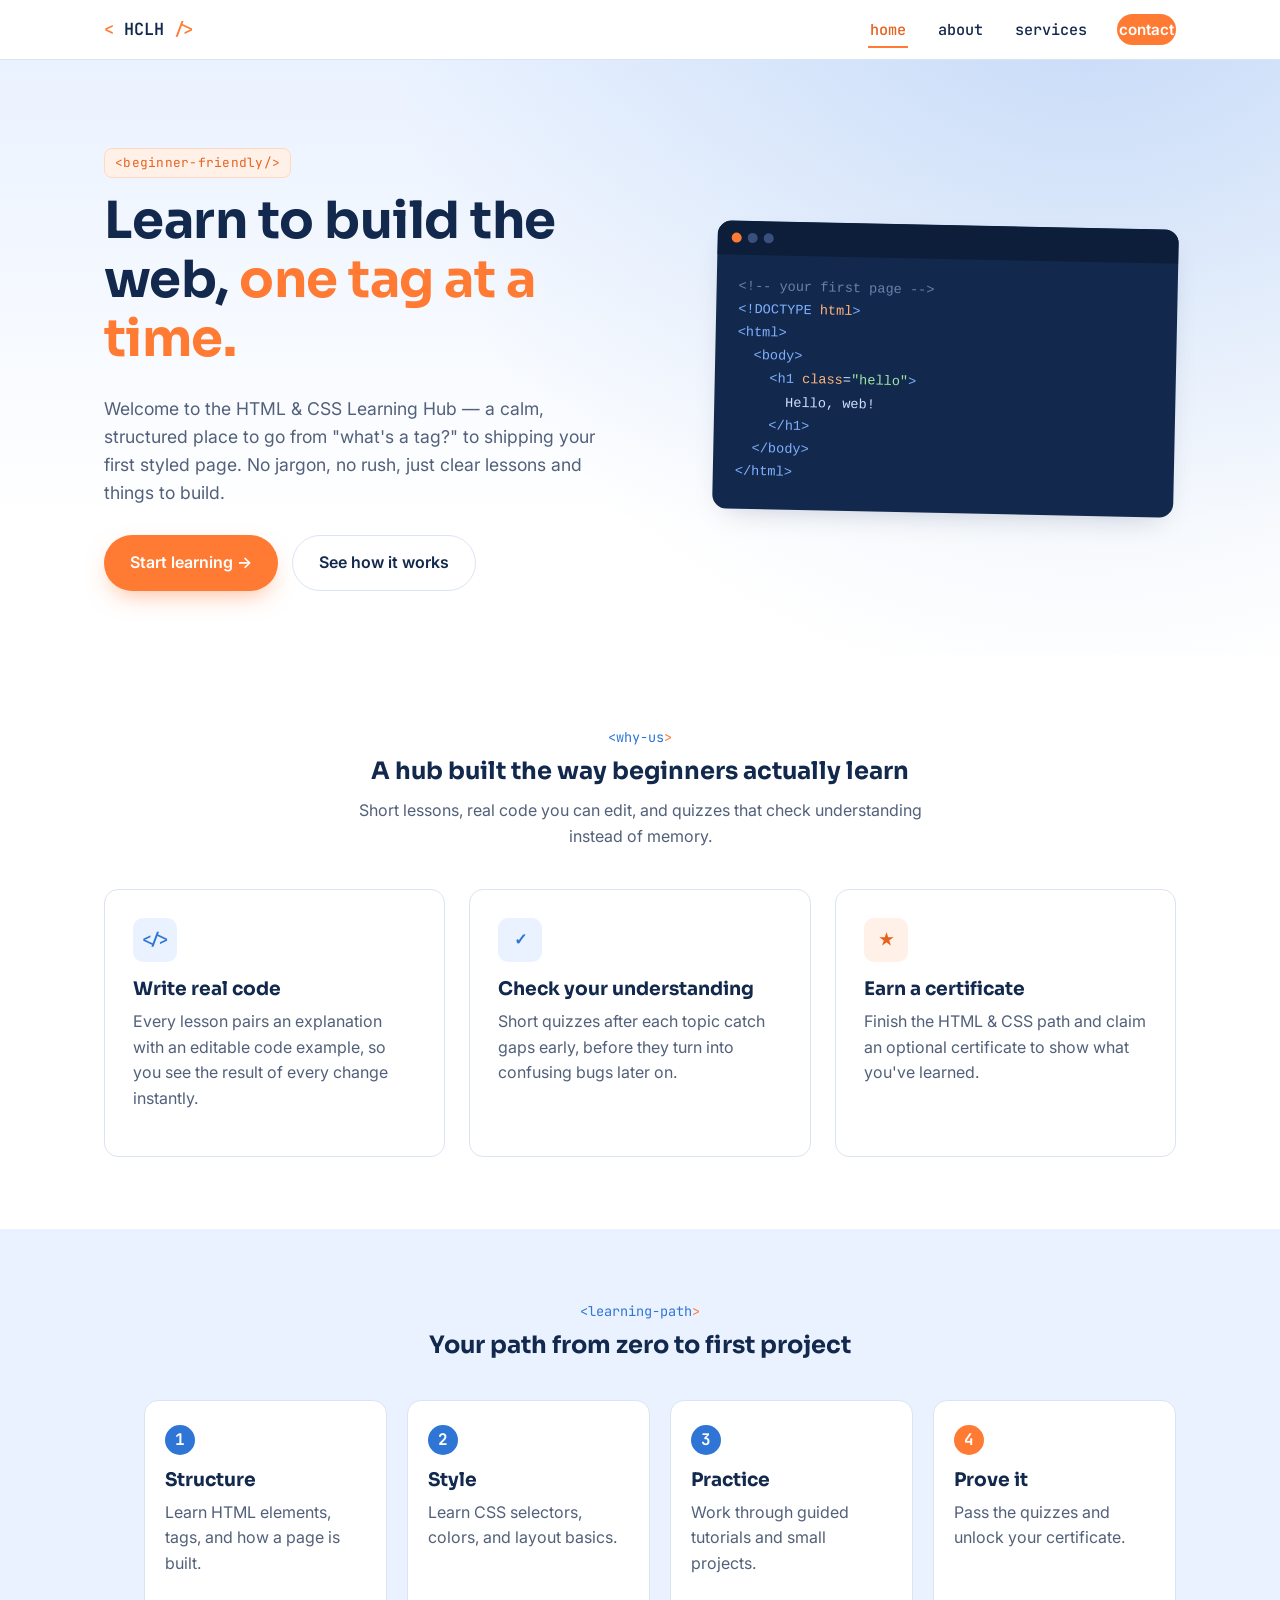
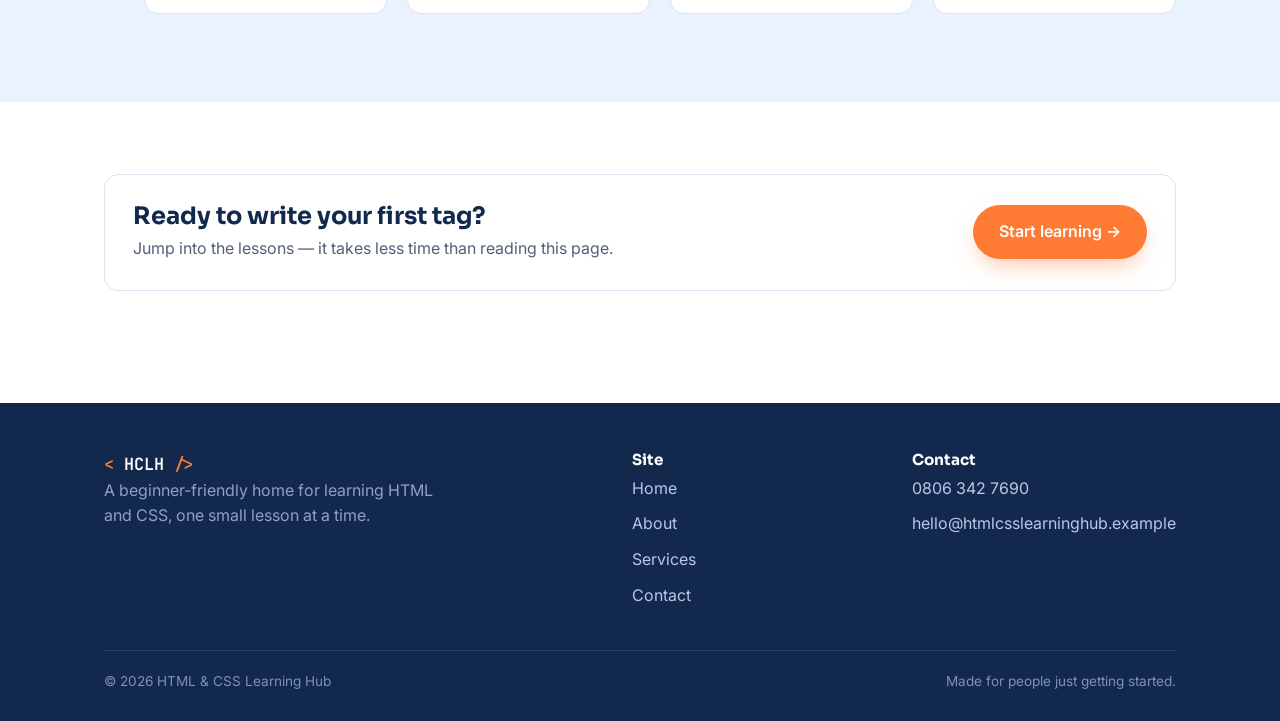
==== index.html @ b3390e3b "Add files via upload" ====
<!DOCTYPE html>
<html lang="en">
<head>
<meta charset="UTF-8" />
<meta name="viewport" content="width=device-width, initial-scale=1.0" />
<title>HTML &amp; CSS Learning Hub — Learn to Build the Web</title>
<meta name="description" content="A friendly, beginner-first hub for learning HTML and CSS through lessons, tutorials, and quizzes." />
<link rel="preconnect" href="https://fonts.googleapis.com">
<link href="https://fonts.googleapis.com/css2?family=Sora:wght@600;700;800&family=Inter:wght@400;500;600&family=JetBrains+Mono:wght@400;500;700&display=swap" rel="stylesheet">
<link rel="stylesheet" href="style.css" />
</head>
<body>
<a class="skip-link" href="#main">Skip to content</a>

<header class="site-header">
  <nav class="nav">
    <a href="index.html" class="brand"><span class="bracket">&lt;</span>HCLH<span class="bracket">/&gt;</span></a>
    <button class="nav-toggle" aria-label="Toggle menu" aria-expanded="false">
      <span></span>
    </button>
    <ul class="nav-links">
      <li><a href="index.html" aria-current="page">home</a></li>
      <li><a href="about.html">about</a></li>
      <li><a href="services.html">services</a></li>
      <li><a href="contact.html" class="nav-cta">contact</a></li>
    </ul>
  </nav>
</header>

<main id="main">

  <section class="hero">
    <div class="container hero-grid">
      <div>
        <span class="eyebrow-tag">&lt;beginner-friendly/&gt;</span>
        <h1>Learn to build the web, <span class="accent">one tag at a time.</span></h1>
        <p class="lede">Welcome to the HTML &amp; CSS Learning Hub — a calm, structured place to go from "what's a tag?" to shipping your first styled page. No jargon, no rush, just clear lessons and things to build.</p>
        <div class="hero-actions">
          <a href="services.html#lessons" class="btn btn-primary">Start learning →</a>
          <a href="about.html" class="btn btn-ghost">See how it works</a>
        </div>
      </div>
      <div class="code-window" aria-hidden="true">
        <div class="bar"><span></span><span></span><span></span></div>
        <pre><span class="cmt">&lt;!-- your first page --&gt;</span>
<span class="tag">&lt;!DOCTYPE</span> <span class="attr">html</span><span class="tag">&gt;</span>
<span class="tag">&lt;html&gt;</span>
  <span class="tag">&lt;body&gt;</span>
    <span class="tag">&lt;h1</span> <span class="attr">class</span>=<span class="str">"hello"</span><span class="tag">&gt;</span>
      Hello, web!
    <span class="tag">&lt;/h1&gt;</span>
  <span class="tag">&lt;/body&gt;</span>
<span class="tag">&lt;/html&gt;</span></pre>
      </div>
    </div>
  </section>

  <section>
    <div class="container">
      <div class="section-head center">
        <span class="tag-label">&lt;why-us<span class="close">&gt;</span></span>
        <h2>A hub built the way beginners actually learn</h2>
        <p>Short lessons, real code you can edit, and quizzes that check understanding instead of memory.</p>
      </div>
      <div class="grid-3">
        <div class="card">
          <div class="icon">&lt;/&gt;</div>
          <h3>Write real code</h3>
          <p>Every lesson pairs an explanation with an editable code example, so you see the result of every change instantly.</p>
        </div>
        <div class="card">
          <div class="icon">✓</div>
          <h3>Check your understanding</h3>
          <p>Short quizzes after each topic catch gaps early, before they turn into confusing bugs later on.</p>
        </div>
        <div class="card orange">
          <div class="icon">★</div>
          <h3>Earn a certificate</h3>
          <p>Finish the HTML &amp; CSS path and claim an optional certificate to show what you've learned.</p>
        </div>
      </div>
    </div>
  </section>

  <section class="section-alt">
    <div class="container">
      <div class="section-head center">
        <span class="tag-label">&lt;learning-path<span class="close">&gt;</span></span>
        <h2>Your path from zero to first project</h2>
      </div>
      <ol class="path">
        <li><h3>Structure</h3><p>Learn HTML elements, tags, and how a page is built.</p></li>
        <li><h3>Style</h3><p>Learn CSS selectors, colors, and layout basics.</p></li>
        <li><h3>Practice</h3><p>Work through guided tutorials and small projects.</p></li>
        <li><h3>Prove it</h3><p>Pass the quizzes and unlock your certificate.</p></li>
      </ol>
    </div>
  </section>

  <section>
    <div class="container">
      <div class="card orange" style="display:flex; align-items:center; justify-content:space-between; gap:24px; flex-wrap:wrap;">
        <div>
          <h2 style="margin-bottom:6px;">Ready to write your first tag?</h2>
          <p style="margin:0;">Jump into the lessons — it takes less time than reading this page.</p>
        </div>
        <a href="services.html#lessons" class="btn btn-primary">Start learning →</a>
      </div>
    </div>
  </section>

</main>

<footer class="site-footer">
  <div class="container">
    <div class="footer-grid">
      <div class="footer-brand">
        <a href="index.html" class="brand" style="color:var(--white);"><span class="bracket">&lt;</span>HCLH<span class="bracket">/&gt;</span></a>
        <p>A beginner-friendly home for learning HTML and CSS, one small lesson at a time.</p>
      </div>
      <div>
        <h4>Site</h4>
        <ul>
          <li><a href="index.html">Home</a></li>
          <li><a href="about.html">About</a></li>
          <li><a href="services.html">Services</a></li>
          <li><a href="contact.html">Contact</a></li>
        </ul>
      </div>
      <div>
        <h4>Contact</h4>
        <ul>
          <li><a href="tel:08063427690">0806 342 7690</a></li>
          <li><a href="mailto:hello@htmlcsslearninghub.example">hello@htmlcsslearninghub.example</a></li>
        </ul>
      </div>
    </div>
    <div class="footer-bottom">
      <span>© 2026 HTML &amp; CSS Learning Hub</span>
      <span>Made for people just getting started.</span>
    </div>
  </div>
</footer>

<script src="script.js"></script>
</body>
</html>
---- style.css ----
/* ============================================
   HTML & CSS Learning Hub — shared stylesheet
   Palette: deep blue / sky blue / white / orange
   Display: Sora | Body: Inter | Code: JetBrains Mono
   ============================================ */

:root {
  --navy: #12294d;
  --blue: #2e75d6;
  --sky: #eaf2ff;
  --white: #ffffff;
  --orange: #ff7a33;
  --orange-dark: #e6621f;
  --ink: #1a2233;
  --ink-soft: #52607a;
  --line: #dbe4f3;

  --font-display: "Sora", sans-serif;
  --font-body: "Inter", sans-serif;
  --font-code: "JetBrains Mono", monospace;

  --radius: 14px;
  --shadow: 0 12px 30px -14px rgba(18, 41, 77, 0.25);
  --max: 1120px;
}

* { box-sizing: border-box; }

html {
  scroll-behavior: smooth;
}

@media (prefers-reduced-motion: reduce) {
  html { scroll-behavior: auto; }
  *, *::before, *::after { animation-duration: 0.01ms !important; transition-duration: 0.01ms !important; }
}

body {
  margin: 0;
  font-family: var(--font-body);
  color: var(--ink);
  background: var(--white);
  line-height: 1.6;
}

img { max-width: 100%; display: block; }

a { color: inherit; text-decoration: none; }

h1, h2, h3, h4 {
  font-family: var(--font-display);
  color: var(--navy);
  line-height: 1.15;
  margin: 0 0 0.5em;
}

p { margin: 0 0 1em; color: var(--ink-soft); }

.container {
  max-width: var(--max);
  margin: 0 auto;
  padding: 0 24px;
}

.eyebrow-tag {
  display: inline-block;
  font-family: var(--font-code);
  font-size: 0.8rem;
  color: var(--orange-dark);
  background: #fff1e8;
  border: 1px solid #ffd9bf;
  padding: 4px 10px;
  border-radius: 8px;
  margin-bottom: 14px;
  letter-spacing: 0.02em;
}

/* -------- skip link -------- */
.skip-link {
  position: absolute;
  left: -999px;
  top: auto;
  background: var(--orange);
  color: var(--white);
  padding: 10px 16px;
  border-radius: 8px;
  z-index: 200;
}
.skip-link:focus {
  left: 16px;
  top: 16px;
}

/* -------- header / nav -------- */
.site-header {
  position: sticky;
  top: 0;
  z-index: 100;
  background: rgba(255, 255, 255, 0.9);
  backdrop-filter: blur(8px);
  border-bottom: 1px solid var(--line);
}

.nav {
  display: flex;
  align-items: center;
  justify-content: space-between;
  padding: 16px 24px;
  max-width: var(--max);
  margin: 0 auto;
}

.brand {
  display: flex;
  align-items: center;
  gap: 10px;
  font-family: var(--font-code);
  font-weight: 600;
  font-size: 1.05rem;
  color: var(--navy);
}

.brand .bracket {
  color: var(--orange);
}

.nav-links {
  display: flex;
  gap: 28px;
  list-style: none;
  margin: 0;
  padding: 0;
  font-weight: 500;
}

.nav-links a {
  position: relative;
  padding: 6px 2px;
  color: var(--navy);
  font-family: var(--font-code);
  font-size: 0.95rem;
}

.nav-links a::after {
  content: "";
  position: absolute;
  left: 0;
  bottom: -2px;
  height: 2px;
  width: 0;
  background: var(--orange);
  transition: width 0.2s ease;
}

.nav-links a:hover::after,
.nav-links a[aria-current="page"]::after {
  width: 100%;
}

.nav-links a[aria-current="page"] {
  color: var(--orange-dark);
}

.nav-cta {
  background: var(--orange);
  color: var(--white) !important;
  padding: 10px 18px;
  border-radius: 999px;
  font-family: var(--font-body) !important;
  font-weight: 600;
}
.nav-cta::after { display: none; }
.nav-cta:hover { background: var(--orange-dark); }

.nav-toggle {
  display: none;
  background: none;
  border: 1px solid var(--line);
  border-radius: 8px;
  padding: 8px 10px;
  cursor: pointer;
}
.nav-toggle span,
.nav-toggle span::before,
.nav-toggle span::after {
  display: block;
  width: 20px;
  height: 2px;
  background: var(--navy);
  position: relative;
  transition: 0.2s;
}
.nav-toggle span::before { content: ""; position: absolute; top: -6px; }
.nav-toggle span::after { content: ""; position: absolute; top: 6px; }

/* -------- buttons -------- */
.btn {
  display: inline-flex;
  align-items: center;
  gap: 8px;
  padding: 14px 26px;
  border-radius: 999px;
  font-weight: 600;
  font-size: 1rem;
  border: none;
  cursor: pointer;
  transition: transform 0.15s ease, box-shadow 0.15s ease, background 0.15s ease;
}
.btn-primary {
  background: var(--orange);
  color: var(--white);
  box-shadow: 0 10px 24px -8px rgba(255, 122, 51, 0.55);
}
.btn-primary:hover { background: var(--orange-dark); transform: translateY(-2px); }

.btn-ghost {
  background: transparent;
  color: var(--navy);
  border: 1.5px solid var(--line);
}
.btn-ghost:hover { border-color: var(--blue); color: var(--blue); }

/* -------- hero -------- */
.hero {
  background:
    radial-gradient(circle at 85% -10%, rgba(46, 117, 214, 0.18), transparent 55%),
    linear-gradient(180deg, var(--sky) 0%, var(--white) 78%);
  padding: 88px 0 64px;
  overflow: hidden;
}

.hero-grid {
  display: grid;
  grid-template-columns: 1.1fr 0.9fr;
  gap: 48px;
  align-items: center;
}

.hero h1 {
  font-size: clamp(2.1rem, 4vw, 3.2rem);
  letter-spacing: -0.01em;
}

.hero h1 .accent { color: var(--orange); }

.hero p.lede {
  font-size: 1.1rem;
  max-width: 46ch;
}

.hero-actions {
  display: flex;
  gap: 14px;
  margin-top: 28px;
  flex-wrap: wrap;
}

/* code-window signature element */
.code-window {
  background: var(--navy);
  border-radius: var(--radius);
  box-shadow: var(--shadow);
  overflow: hidden;
  font-family: var(--font-code);
  transform: rotate(1.2deg);
}
.code-window:hover { transform: rotate(0deg); transition: transform 0.3s ease; }

.code-window .bar {
  display: flex;
  gap: 6px;
  padding: 12px 14px;
  background: #0d1e3a;
}
.code-window .bar span {
  width: 10px; height: 10px; border-radius: 50%;
  background: #3a507c;
}
.code-window .bar span:nth-child(1) { background: #ff7a33; }

.code-window pre {
  margin: 0;
  padding: 20px 22px 26px;
  font-size: 0.85rem;
  line-height: 1.7;
  color: #cfe0ff;
  overflow-x: auto;
}
.code-window .tag { color: #7fb0ff; }
.code-window .attr { color: #ffb37a; }
.code-window .str { color: #9ee6a8; }
.code-window .cmt { color: #6d80a8; }

/* -------- sections -------- */
section { padding: 72px 0; }
.section-alt { background: var(--sky); }

.section-head {
  max-width: 60ch;
  margin-bottom: 40px;
}
.section-head.center { margin-left: auto; margin-right: auto; text-align: center; }

/* tag-labelled section markers (structure = HTML tags, matches subject) */
.tag-label {
  font-family: var(--font-code);
  font-size: 0.85rem;
  color: var(--blue);
  display: block;
  margin-bottom: 10px;
}
.tag-label .close { color: var(--orange); }

/* -------- cards / grid -------- */
.grid-3 {
  display: grid;
  grid-template-columns: repeat(3, 1fr);
  gap: 24px;
}
.grid-2 {
  display: grid;
  grid-template-columns: repeat(2, 1fr);
  gap: 24px;
}

.card {
  background: var(--white);
  border: 1px solid var(--line);
  border-radius: var(--radius);
  padding: 28px;
  transition: transform 0.2s ease, box-shadow 0.2s ease, border-color 0.2s ease;
}
.card:hover {
  transform: translateY(-4px);
  box-shadow: var(--shadow);
  border-color: var(--blue);
}
.card .icon {
  width: 44px; height: 44px;
  border-radius: 10px;
  background: var(--sky);
  color: var(--blue);
  display: flex; align-items: center; justify-content: center;
  font-family: var(--font-code);
  font-weight: 700;
  margin-bottom: 16px;
}
.card.orange .icon { background: #fff1e8; color: var(--orange-dark); }

/* -------- steps / process (real sequence: learning path) -------- */
.path {
  display: grid;
  grid-template-columns: repeat(4, 1fr);
  gap: 20px;
  counter-reset: step;
}
.path li {
  list-style: none;
  position: relative;
  padding: 24px 20px 20px;
  background: var(--white);
  border: 1px solid var(--line);
  border-radius: var(--radius);
}
.path li::before {
  counter-increment: step;
  content: counter(step);
  font-family: var(--font-code);
  font-weight: 700;
  color: var(--white);
  background: var(--blue);
  width: 30px; height: 30px;
  border-radius: 50%;
  display: flex; align-items: center; justify-content: center;
  margin-bottom: 14px;
}
.path li:nth-child(4)::before { background: var(--orange); }

/* -------- table (code examples) -------- */
.compare {
  width: 100%;
  border-collapse: collapse;
  font-size: 0.95rem;
  background: var(--white);
  border-radius: var(--radius);
  overflow: hidden;
  box-shadow: var(--shadow);
}
.compare th, .compare td {
  padding: 14px 18px;
  text-align: left;
  border-bottom: 1px solid var(--line);
}
.compare thead th {
  background: var(--navy);
  color: var(--white);
  font-family: var(--font-display);
}
.compare code {
  font-family: var(--font-code);
  background: var(--sky);
  padding: 2px 6px;
  border-radius: 5px;
  color: var(--navy);
}

/* -------- pricing / plan cards for services -------- */
.plan {
  border: 1px solid var(--line);
  border-radius: var(--radius);
  padding: 32px 28px;
  background: var(--white);
}
.plan.featured {
  border: 2px solid var(--orange);
  box-shadow: var(--shadow);
  position: relative;
}
.plan.featured .badge {
  position: absolute;
  top: -14px; left: 28px;
  background: var(--orange);
  color: var(--white);
  font-size: 0.75rem;
  padding: 5px 12px;
  border-radius: 999px;
  font-weight: 600;
}
.plan ul { padding-left: 0; list-style: none; margin: 20px 0; }
.plan ul li {
  padding: 8px 0 8px 26px;
  position: relative;
  color: var(--ink-soft);
  border-top: 1px dashed var(--line);
}
.plan ul li:first-child { border-top: none; }
.plan ul li::before {
  content: "✓";
  position: absolute; left: 0;
  color: var(--blue);
  font-weight: 700;
}

/* -------- contact -------- */
.contact-grid {
  display: grid;
  grid-template-columns: 1fr 1fr;
  gap: 40px;
}
.info-row {
  display: flex;
  gap: 14px;
  align-items: flex-start;
  margin-bottom: 20px;
}
.info-row .ico {
  width: 40px; height: 40px;
  border-radius: 10px;
  background: var(--sky);
  color: var(--blue);
  display: flex; align-items: center; justify-content: center;
  flex-shrink: 0;
  font-family: var(--font-code);
}
.info-row strong { display: block; color: var(--navy); }

form.contact-form {
  background: var(--white);
  border: 1px solid var(--line);
  border-radius: var(--radius);
  padding: 28px;
  box-shadow: var(--shadow);
}
.field { margin-bottom: 18px; }
.field label {
  display: block;
  font-weight: 600;
  font-size: 0.9rem;
  color: var(--navy);
  margin-bottom: 6px;
}
.field input,
.field textarea {
  width: 100%;
  padding: 12px 14px;
  border-radius: 10px;
  border: 1.5px solid var(--line);
  font-family: var(--font-body);
  font-size: 0.95rem;
  background: var(--sky);
  color: var(--ink);
}
.field input:focus,
.field textarea:focus {
  outline: 2px solid var(--blue);
  outline-offset: 1px;
  background: var(--white);
}
.field textarea { resize: vertical; min-height: 120px; }

.map-embed {
  border-radius: var(--radius);
  overflow: hidden;
  border: 1px solid var(--line);
  margin-top: 24px;
  box-shadow: var(--shadow);
}
.map-embed iframe { width: 100%; height: 260px; border: 0; display: block; }

/* -------- footer -------- */
footer.site-footer {
  background: var(--navy);
  color: #b9c6e6;
  padding: 48px 0 28px;
  margin-top: 40px;
}
.footer-grid {
  display: grid;
  grid-template-columns: 2fr 1fr 1fr;
  gap: 32px;
  margin-bottom: 32px;
}
.footer-grid h4 { color: var(--white); font-size: 0.95rem; }
.footer-grid ul { list-style: none; padding: 0; margin: 0; }
.footer-grid li { margin-bottom: 10px; }
.footer-grid a:hover { color: var(--orange); }
.footer-brand p { color: #90a0c4; max-width: 34ch; }
.footer-bottom {
  border-top: 1px solid rgba(255,255,255,0.1);
  padding-top: 20px;
  font-size: 0.85rem;
  display: flex;
  justify-content: space-between;
  flex-wrap: wrap;
  gap: 8px;
  color: #7f8fb8;
}

/* -------- focus visibility -------- */
a:focus-visible, button:focus-visible, input:focus-visible, textarea:focus-visible {
  outline: 2px solid var(--orange);
  outline-offset: 2px;
}

/* -------- responsive -------- */
@media (max-width: 900px) {
  .hero-grid { grid-template-columns: 1fr; }
  .grid-3, .path { grid-template-columns: repeat(2, 1fr); }
  .grid-2, .contact-grid { grid-template-columns: 1fr; }
  .footer-grid { grid-template-columns: 1fr 1fr; }
}

@media (max-width: 680px) {
  .nav-links {
    position: absolute;
    top: 100%; left: 0; right: 0;
    background: var(--white);
    flex-direction: column;
    padding: 20px 24px;
    border-bottom: 1px solid var(--line);
    display: none;
    gap: 16px;
  }
  .nav-links.open { display: flex; }
  .nav-toggle { display: block; }
  .grid-3, .path, .footer-grid { grid-template-columns: 1fr; }
  .hero { padding: 56px 0 40px; }
  .compare { font-size: 0.85rem; }
}
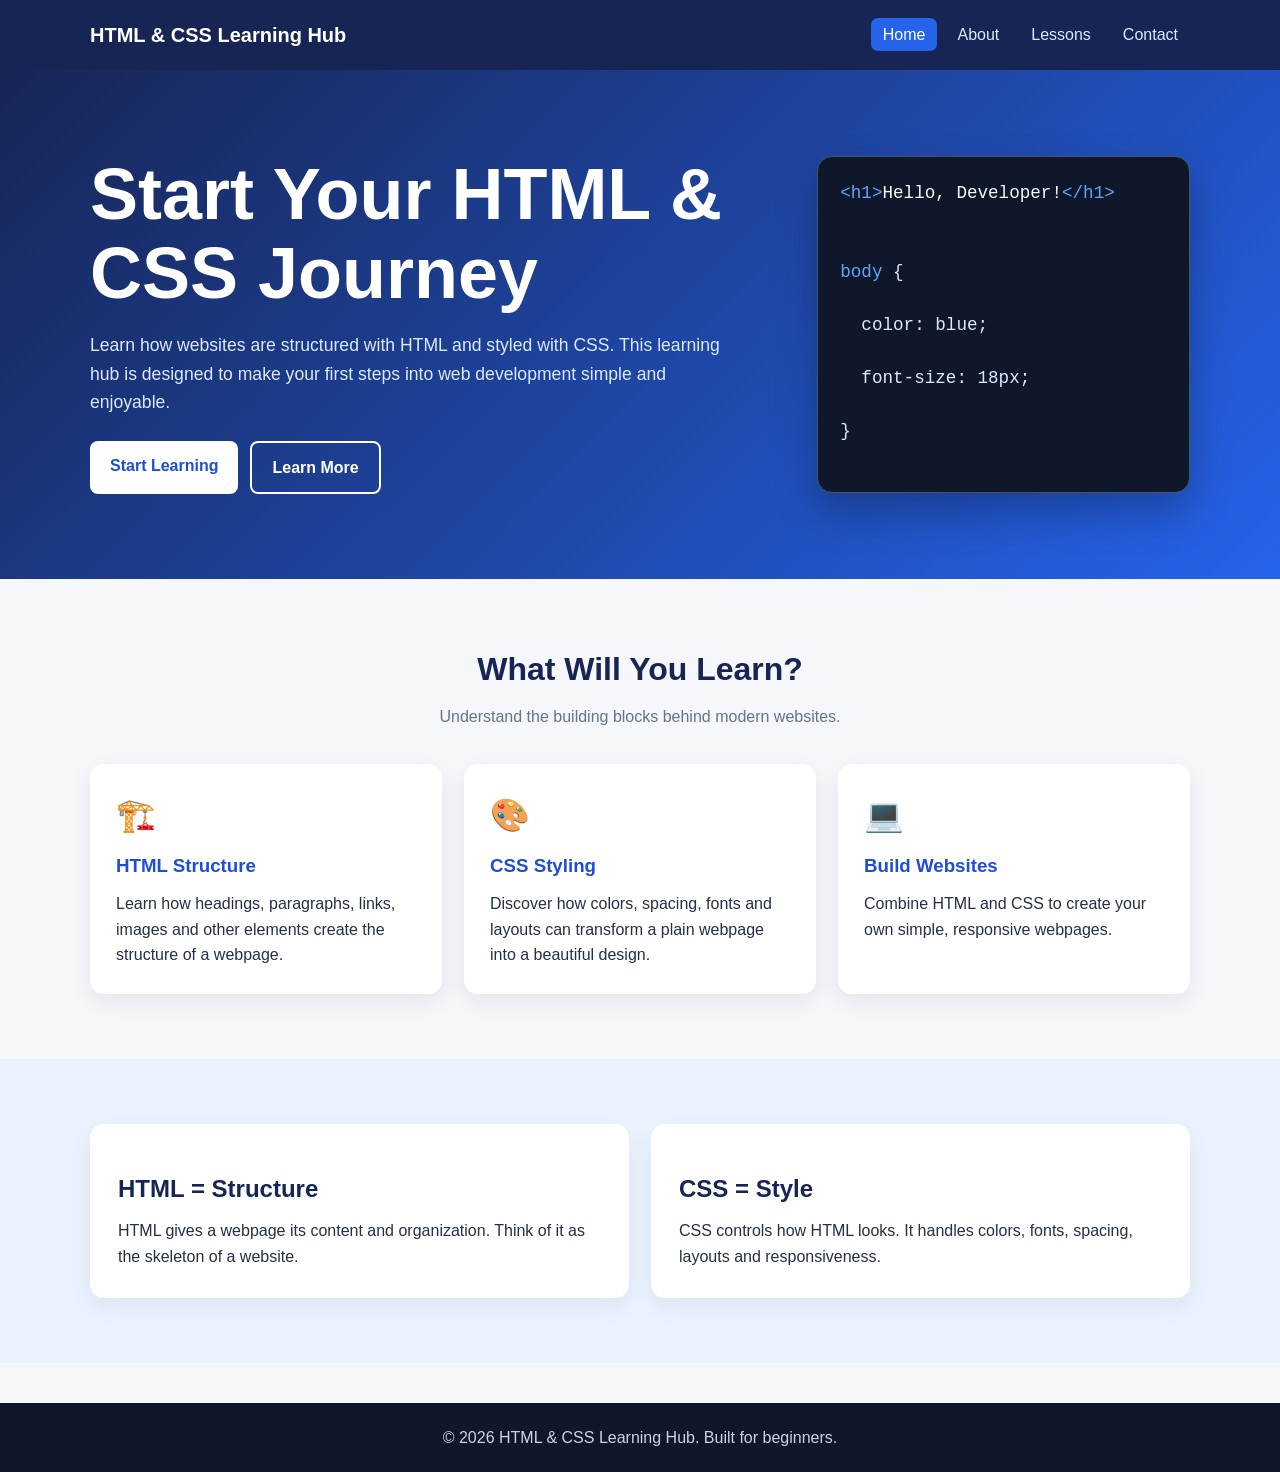
==== commit 533be42a: "Add files via upload" ====
--- a/index.html
+++ b/index.html
@@ -1,147 +1,67 @@
 <!DOCTYPE html>
 <html lang="en">
 <head>
-<meta charset="UTF-8" />
-<meta name="viewport" content="width=device-width, initial-scale=1.0" />
-<title>HTML &amp; CSS Learning Hub — Learn to Build the Web</title>
-<meta name="description" content="A friendly, beginner-first hub for learning HTML and CSS through lessons, tutorials, and quizzes." />
-<link rel="preconnect" href="https://fonts.googleapis.com">
-<link href="https://fonts.googleapis.com/css2?family=Sora:wght@600;700;800&family=Inter:wght@400;500;600&family=JetBrains+Mono:wght@400;500;700&display=swap" rel="stylesheet">
-<link rel="stylesheet" href="style.css" />
+  <meta charset="UTF-8">
+  <meta name="viewport" content="width=device-width, initial-scale=1.0">
+  <title>HTML & CSS Learning Hub | Home</title>
+  <link rel="stylesheet" href="style.css">
 </head>
 <body>
-<a class="skip-link" href="#main">Skip to content</a>
-
-<header class="site-header">
-  <nav class="nav">
-    <a href="index.html" class="brand"><span class="bracket">&lt;</span>HCLH<span class="bracket">/&gt;</span></a>
-    <button class="nav-toggle" aria-label="Toggle menu" aria-expanded="false">
-      <span></span>
-    </button>
-    <ul class="nav-links">
-      <li><a href="index.html" aria-current="page">home</a></li>
-      <li><a href="about.html">about</a></li>
-      <li><a href="services.html">services</a></li>
-      <li><a href="contact.html" class="nav-cta">contact</a></li>
-    </ul>
-  </nav>
+<header>
+  <div class="container nav">
+    <a class="logo" href="index.html">HTML & CSS Learning Hub</a>
+    <nav><ul>
+      <li><a class="active" href="index.html">Home</a></li>
+      <li><a href="about.html">About</a></li>
+      <li><a href="lessons.html">Lessons</a></li>
+      <li><a href="contact.html">Contact</a></li>
+    </ul></nav>
+  </div>
 </header>
 
-<main id="main">
-
-  <section class="hero">
-    <div class="container hero-grid">
-      <div>
-        <span class="eyebrow-tag">&lt;beginner-friendly/&gt;</span>
-        <h1>Learn to build the web, <span class="accent">one tag at a time.</span></h1>
-        <p class="lede">Welcome to the HTML &amp; CSS Learning Hub — a calm, structured place to go from "what's a tag?" to shipping your first styled page. No jargon, no rush, just clear lessons and things to build.</p>
-        <div class="hero-actions">
-          <a href="services.html#lessons" class="btn btn-primary">Start learning →</a>
-          <a href="about.html" class="btn btn-ghost">See how it works</a>
-        </div>
-      </div>
-      <div class="code-window" aria-hidden="true">
-        <div class="bar"><span></span><span></span><span></span></div>
-        <pre><span class="cmt">&lt;!-- your first page --&gt;</span>
-<span class="tag">&lt;!DOCTYPE</span> <span class="attr">html</span><span class="tag">&gt;</span>
-<span class="tag">&lt;html&gt;</span>
-  <span class="tag">&lt;body&gt;</span>
-    <span class="tag">&lt;h1</span> <span class="attr">class</span>=<span class="str">"hello"</span><span class="tag">&gt;</span>
-      Hello, web!
-    <span class="tag">&lt;/h1&gt;</span>
-  <span class="tag">&lt;/body&gt;</span>
-<span class="tag">&lt;/html&gt;</span></pre>
+<main>
+<section class="hero">
+  <div class="container hero-grid">
+    <div>
+      <h1>Start Your HTML & CSS Journey</h1>
+      <p>Learn how websites are structured with HTML and styled with CSS. This learning hub is designed to make your first steps into web development simple and enjoyable.</p>
+      <div class="btns">
+        <a class="btn btn-primary" href="lessons.html">Start Learning</a>
+        <a class="btn btn-secondary" href="about.html">Learn More</a>
       </div>
     </div>
-  </section>
-
-  <section>
-    <div class="container">
-      <div class="section-head center">
-        <span class="tag-label">&lt;why-us<span class="close">&gt;</span></span>
-        <h2>A hub built the way beginners actually learn</h2>
-        <p>Short lessons, real code you can edit, and quizzes that check understanding instead of memory.</p>
-      </div>
-      <div class="grid-3">
-        <div class="card">
-          <div class="icon">&lt;/&gt;</div>
-          <h3>Write real code</h3>
-          <p>Every lesson pairs an explanation with an editable code example, so you see the result of every change instantly.</p>
-        </div>
-        <div class="card">
-          <div class="icon">✓</div>
-          <h3>Check your understanding</h3>
-          <p>Short quizzes after each topic catch gaps early, before they turn into confusing bugs later on.</p>
-        </div>
-        <div class="card orange">
-          <div class="icon">★</div>
-          <h3>Earn a certificate</h3>
-          <p>Finish the HTML &amp; CSS path and claim an optional certificate to show what you've learned.</p>
-        </div>
-      </div>
-    </div>
-  </section>
-
-  <section class="section-alt">
-    <div class="container">
-      <div class="section-head center">
-        <span class="tag-label">&lt;learning-path<span class="close">&gt;</span></span>
-        <h2>Your path from zero to first project</h2>
-      </div>
-      <ol class="path">
-        <li><h3>Structure</h3><p>Learn HTML elements, tags, and how a page is built.</p></li>
-        <li><h3>Style</h3><p>Learn CSS selectors, colors, and layout basics.</p></li>
-        <li><h3>Practice</h3><p>Work through guided tutorials and small projects.</p></li>
-        <li><h3>Prove it</h3><p>Pass the quizzes and unlock your certificate.</p></li>
-      </ol>
-    </div>
-  </section>
-
-  <section>
-    <div class="container">
-      <div class="card orange" style="display:flex; align-items:center; justify-content:space-between; gap:24px; flex-wrap:wrap;">
-        <div>
-          <h2 style="margin-bottom:6px;">Ready to write your first tag?</h2>
-          <p style="margin:0;">Jump into the lessons — it takes less time than reading this page.</p>
-        </div>
-        <a href="services.html#lessons" class="btn btn-primary">Start learning →</a>
-      </div>
-    </div>
-  </section>
-
-</main>
-
-<footer class="site-footer">
-  <div class="container">
-    <div class="footer-grid">
-      <div class="footer-brand">
-        <a href="index.html" class="brand" style="color:var(--white);"><span class="bracket">&lt;</span>HCLH<span class="bracket">/&gt;</span></a>
-        <p>A beginner-friendly home for learning HTML and CSS, one small lesson at a time.</p>
-      </div>
-      <div>
-        <h4>Site</h4>
-        <ul>
-          <li><a href="index.html">Home</a></li>
-          <li><a href="about.html">About</a></li>
-          <li><a href="services.html">Services</a></li>
-          <li><a href="contact.html">Contact</a></li>
-        </ul>
-      </div>
-      <div>
-        <h4>Contact</h4>
-        <ul>
-          <li><a href="tel:08063427690">0806 342 7690</a></li>
-          <li><a href="mailto:hello@htmlcsslearninghub.example">hello@htmlcsslearninghub.example</a></li>
-        </ul>
-      </div>
-    </div>
-    <div class="footer-bottom">
-      <span>© 2026 HTML &amp; CSS Learning Hub</span>
-      <span>Made for people just getting started.</span>
+    <div class="code-window">
+      <p><span class="tag">&lt;h1&gt;</span><span class="text">Hello, Developer!</span><span class="tag">&lt;/h1&gt;</span></p>
+      <br>
+      <p><span class="tag">body</span> {</p>
+      <p>&nbsp;&nbsp;color: blue;</p>
+      <p>&nbsp;&nbsp;font-size: 18px;</p>
+      <p>}</p>
     </div>
   </div>
-</footer>
+</section>
 
-<script src="script.js"></script>
+<section>
+  <div class="container">
+    <div class="section-title">
+      <h2>What Will You Learn?</h2>
+      <p>Understand the building blocks behind modern websites.</p>
+    </div>
+    <div class="grid-3">
+      <article class="card"><span class="icon">🏗️</span><h3>HTML Structure</h3><p>Learn how headings, paragraphs, links, images and other elements create the structure of a webpage.</p></article>
+      <article class="card"><span class="icon">🎨</span><h3>CSS Styling</h3><p>Discover how colors, spacing, fonts and layouts can transform a plain webpage into a beautiful design.</p></article>
+      <article class="card"><span class="icon">💻</span><h3>Build Websites</h3><p>Combine HTML and CSS to create your own simple, responsive webpages.</p></article>
+    </div>
+  </div>
+</section>
+
+<section class="highlight">
+  <div class="container grid-2">
+    <div class="content"><h2>HTML = Structure</h2><p>HTML gives a webpage its content and organization. Think of it as the skeleton of a website.</p></div>
+    <div class="content"><h2>CSS = Style</h2><p>CSS controls how HTML looks. It handles colors, fonts, spacing, layouts and responsiveness.</p></div>
+  </div>
+</section>
+</main>
+<footer><p>&copy; 2026 HTML & CSS Learning Hub. Built for beginners.</p></footer>
 </body>
-</html>
+</html>
--- a/style.css
+++ b/style.css
@@ -1,569 +1,72 @@
-/* ============================================
-   HTML & CSS Learning Hub — shared stylesheet
-   Palette: deep blue / sky blue / white / orange
-   Display: Sora | Body: Inter | Code: JetBrains Mono
-   ============================================ */
+/* HTML & CSS Learning Hub - Shared Styles */
+* { box-sizing: border-box; margin: 0; padding: 0; }
+html { scroll-behavior: smooth; }
+body {
+  font-family: Arial, Helvetica, sans-serif;
+  line-height: 1.6;
+  color: #243047;
+  background: #f5f7fb;
+}
+.container { width: min(1100px, 92%); margin: auto; }
+header { background: #172554; color: white; position: sticky; top: 0; z-index: 10; }
+.nav { min-height: 70px; display: flex; align-items: center; justify-content: space-between; gap: 20px; }
+.logo { color: white; text-decoration: none; font-size: 1.25rem; font-weight: 800; }
+nav ul { display: flex; list-style: none; gap: 8px; flex-wrap: wrap; }
+nav a { color: #dbeafe; text-decoration: none; padding: 8px 12px; border-radius: 7px; }
+nav a:hover, nav a.active { background: #2563eb; color: white; }
 
-:root {
-  --navy: #12294d;
-  --blue: #2e75d6;
-  --sky: #eaf2ff;
-  --white: #ffffff;
-  --orange: #ff7a33;
-  --orange-dark: #e6621f;
-  --ink: #1a2233;
-  --ink-soft: #52607a;
-  --line: #dbe4f3;
+.hero { padding: 85px 0; background: linear-gradient(135deg, #172554, #2563eb); color: white; }
+.hero-grid { display: grid; grid-template-columns: 1.3fr .7fr; gap: 35px; align-items: center; }
+.hero h1 { font-size: clamp(2.2rem, 6vw, 4.5rem); line-height: 1.1; margin-bottom: 18px; }
+.hero p { font-size: 1.1rem; max-width: 650px; color: #dbeafe; margin-bottom: 25px; }
+.code-window { background: #0f172a; border: 1px solid #475569; border-radius: 15px; padding: 22px; font-family: Consolas, monospace; box-shadow: 0 20px 40px rgba(0,0,0,.25); }
+.code-window .tag { color: #60a5fa; } .code-window .text { color: #f8fafc; }
+.btns { display: flex; gap: 12px; flex-wrap: wrap; }
+.btn { display: inline-block; padding: 12px 20px; border-radius: 8px; text-decoration: none; font-weight: bold; transition: .2s; }
+.btn-primary { background: white; color: #1d4ed8; }
+.btn-secondary { border: 2px solid white; color: white; }
+.btn:hover { transform: translateY(-2px); opacity: .92; }
 
-  --font-display: "Sora", sans-serif;
-  --font-body: "Inter", sans-serif;
-  --font-code: "JetBrains Mono", monospace;
+section { padding: 65px 0; }
+.section-title { text-align: center; margin-bottom: 35px; }
+.section-title h2 { font-size: 2rem; color: #172554; margin-bottom: 8px; }
+.section-title p { color: #64748b; }
+.grid-3, .grid-2 { display: grid; gap: 22px; }
+.grid-3 { grid-template-columns: repeat(3, 1fr); }
+.grid-2 { grid-template-columns: repeat(2, 1fr); }
+.card { background: white; padding: 26px; border-radius: 14px; box-shadow: 0 8px 25px rgba(15,23,42,.08); transition: .2s; }
+.card:hover { transform: translateY(-5px); }
+.card h3 { color: #1d4ed8; margin-bottom: 10px; }
+.icon { font-size: 2rem; margin-bottom: 10px; display: block; }
+.highlight { background: #eaf1ff; }
+.page-hero { background: #eaf1ff; padding: 60px 0; text-align: center; }
+.page-hero h1 { color: #172554; font-size: clamp(2rem, 5vw, 3.5rem); }
 
-  --radius: 14px;
-  --shadow: 0 12px 30px -14px rgba(18, 41, 77, 0.25);
-  --max: 1120px;
+.content { background: white; padding: 28px; border-radius: 14px; box-shadow: 0 8px 25px rgba(15,23,42,.06); }
+.content h2, .content h3 { color: #172554; margin: 18px 0 10px; }
+.content ul { padding-left: 22px; }
+.content li { margin: 8px 0; }
+
+.lesson { background: white; margin-bottom: 24px; padding: 28px; border-radius: 14px; box-shadow: 0 8px 25px rgba(15,23,42,.07); }
+.lesson h2 { color: #1d4ed8; }
+.lesson h3 { margin-top: 15px; }
+pre { background: #0f172a; color: #e2e8f0; padding: 18px; border-radius: 10px; overflow-x: auto; margin: 15px 0; }
+code { font-family: Consolas, monospace; }
+.tip { background: #ecfdf5; border-left: 5px solid #10b981; padding: 14px; margin-top: 15px; border-radius: 6px; }
+
+.contact-wrap { display: grid; grid-template-columns: 1fr 1fr; gap: 25px; }
+form { background: white; padding: 28px; border-radius: 14px; box-shadow: 0 8px 25px rgba(15,23,42,.08); }
+label { display: block; font-weight: bold; margin: 14px 0 6px; }
+input, textarea { width: 100%; padding: 12px; border: 1px solid #cbd5e1; border-radius: 8px; font: inherit; }
+textarea { min-height: 150px; resize: vertical; }
+button { border: 0; background: #2563eb; color: white; padding: 12px 20px; border-radius: 8px; font: inherit; font-weight: bold; cursor: pointer; margin-top: 16px; }
+button:hover { background: #1d4ed8; }
+.contact-info p { margin: 18px 0; font-size: 1.05rem; }
+footer { background: #0f172a; color: #cbd5e1; text-align: center; padding: 22px; margin-top: 40px; }
+
+@media (max-width: 760px) {
+  .nav { padding: 12px 0; flex-direction: column; }
+  .hero-grid, .grid-3, .grid-2, .contact-wrap { grid-template-columns: 1fr; }
+  .hero { padding: 60px 0; }
+  nav ul { justify-content: center; }
 }
-
-* { box-sizing: border-box; }
-
-html {
-  scroll-behavior: smooth;
-}
-
-@media (prefers-reduced-motion: reduce) {
-  html { scroll-behavior: auto; }
-  *, *::before, *::after { animation-duration: 0.01ms !important; transition-duration: 0.01ms !important; }
-}
-
-body {
-  margin: 0;
-  font-family: var(--font-body);
-  color: var(--ink);
-  background: var(--white);
-  line-height: 1.6;
-}
-
-img { max-width: 100%; display: block; }
-
-a { color: inherit; text-decoration: none; }
-
-h1, h2, h3, h4 {
-  font-family: var(--font-display);
-  color: var(--navy);
-  line-height: 1.15;
-  margin: 0 0 0.5em;
-}
-
-p { margin: 0 0 1em; color: var(--ink-soft); }
-
-.container {
-  max-width: var(--max);
-  margin: 0 auto;
-  padding: 0 24px;
-}
-
-.eyebrow-tag {
-  display: inline-block;
-  font-family: var(--font-code);
-  font-size: 0.8rem;
-  color: var(--orange-dark);
-  background: #fff1e8;
-  border: 1px solid #ffd9bf;
-  padding: 4px 10px;
-  border-radius: 8px;
-  margin-bottom: 14px;
-  letter-spacing: 0.02em;
-}
-
-/* -------- skip link -------- */
-.skip-link {
-  position: absolute;
-  left: -999px;
-  top: auto;
-  background: var(--orange);
-  color: var(--white);
-  padding: 10px 16px;
-  border-radius: 8px;
-  z-index: 200;
-}
-.skip-link:focus {
-  left: 16px;
-  top: 16px;
-}
-
-/* -------- header / nav -------- */
-.site-header {
-  position: sticky;
-  top: 0;
-  z-index: 100;
-  background: rgba(255, 255, 255, 0.9);
-  backdrop-filter: blur(8px);
-  border-bottom: 1px solid var(--line);
-}
-
-.nav {
-  display: flex;
-  align-items: center;
-  justify-content: space-between;
-  padding: 16px 24px;
-  max-width: var(--max);
-  margin: 0 auto;
-}
-
-.brand {
-  display: flex;
-  align-items: center;
-  gap: 10px;
-  font-family: var(--font-code);
-  font-weight: 600;
-  font-size: 1.05rem;
-  color: var(--navy);
-}
-
-.brand .bracket {
-  color: var(--orange);
-}
-
-.nav-links {
-  display: flex;
-  gap: 28px;
-  list-style: none;
-  margin: 0;
-  padding: 0;
-  font-weight: 500;
-}
-
-.nav-links a {
-  position: relative;
-  padding: 6px 2px;
-  color: var(--navy);
-  font-family: var(--font-code);
-  font-size: 0.95rem;
-}
-
-.nav-links a::after {
-  content: "";
-  position: absolute;
-  left: 0;
-  bottom: -2px;
-  height: 2px;
-  width: 0;
-  background: var(--orange);
-  transition: width 0.2s ease;
-}
-
-.nav-links a:hover::after,
-.nav-links a[aria-current="page"]::after {
-  width: 100%;
-}
-
-.nav-links a[aria-current="page"] {
-  color: var(--orange-dark);
-}
-
-.nav-cta {
-  background: var(--orange);
-  color: var(--white) !important;
-  padding: 10px 18px;
-  border-radius: 999px;
-  font-family: var(--font-body) !important;
-  font-weight: 600;
-}
-.nav-cta::after { display: none; }
-.nav-cta:hover { background: var(--orange-dark); }
-
-.nav-toggle {
-  display: none;
-  background: none;
-  border: 1px solid var(--line);
-  border-radius: 8px;
-  padding: 8px 10px;
-  cursor: pointer;
-}
-.nav-toggle span,
-.nav-toggle span::before,
-.nav-toggle span::after {
-  display: block;
-  width: 20px;
-  height: 2px;
-  background: var(--navy);
-  position: relative;
-  transition: 0.2s;
-}
-.nav-toggle span::before { content: ""; position: absolute; top: -6px; }
-.nav-toggle span::after { content: ""; position: absolute; top: 6px; }
-
-/* -------- buttons -------- */
-.btn {
-  display: inline-flex;
-  align-items: center;
-  gap: 8px;
-  padding: 14px 26px;
-  border-radius: 999px;
-  font-weight: 600;
-  font-size: 1rem;
-  border: none;
-  cursor: pointer;
-  transition: transform 0.15s ease, box-shadow 0.15s ease, background 0.15s ease;
-}
-.btn-primary {
-  background: var(--orange);
-  color: var(--white);
-  box-shadow: 0 10px 24px -8px rgba(255, 122, 51, 0.55);
-}
-.btn-primary:hover { background: var(--orange-dark); transform: translateY(-2px); }
-
-.btn-ghost {
-  background: transparent;
-  color: var(--navy);
-  border: 1.5px solid var(--line);
-}
-.btn-ghost:hover { border-color: var(--blue); color: var(--blue); }
-
-/* -------- hero -------- */
-.hero {
-  background:
-    radial-gradient(circle at 85% -10%, rgba(46, 117, 214, 0.18), transparent 55%),
-    linear-gradient(180deg, var(--sky) 0%, var(--white) 78%);
-  padding: 88px 0 64px;
-  overflow: hidden;
-}
-
-.hero-grid {
-  display: grid;
-  grid-template-columns: 1.1fr 0.9fr;
-  gap: 48px;
-  align-items: center;
-}
-
-.hero h1 {
-  font-size: clamp(2.1rem, 4vw, 3.2rem);
-  letter-spacing: -0.01em;
-}
-
-.hero h1 .accent { color: var(--orange); }
-
-.hero p.lede {
-  font-size: 1.1rem;
-  max-width: 46ch;
-}
-
-.hero-actions {
-  display: flex;
-  gap: 14px;
-  margin-top: 28px;
-  flex-wrap: wrap;
-}
-
-/* code-window signature element */
-.code-window {
-  background: var(--navy);
-  border-radius: var(--radius);
-  box-shadow: var(--shadow);
-  overflow: hidden;
-  font-family: var(--font-code);
-  transform: rotate(1.2deg);
-}
-.code-window:hover { transform: rotate(0deg); transition: transform 0.3s ease; }
-
-.code-window .bar {
-  display: flex;
-  gap: 6px;
-  padding: 12px 14px;
-  background: #0d1e3a;
-}
-.code-window .bar span {
-  width: 10px; height: 10px; border-radius: 50%;
-  background: #3a507c;
-}
-.code-window .bar span:nth-child(1) { background: #ff7a33; }
-
-.code-window pre {
-  margin: 0;
-  padding: 20px 22px 26px;
-  font-size: 0.85rem;
-  line-height: 1.7;
-  color: #cfe0ff;
-  overflow-x: auto;
-}
-.code-window .tag { color: #7fb0ff; }
-.code-window .attr { color: #ffb37a; }
-.code-window .str { color: #9ee6a8; }
-.code-window .cmt { color: #6d80a8; }
-
-/* -------- sections -------- */
-section { padding: 72px 0; }
-.section-alt { background: var(--sky); }
-
-.section-head {
-  max-width: 60ch;
-  margin-bottom: 40px;
-}
-.section-head.center { margin-left: auto; margin-right: auto; text-align: center; }
-
-/* tag-labelled section markers (structure = HTML tags, matches subject) */
-.tag-label {
-  font-family: var(--font-code);
-  font-size: 0.85rem;
-  color: var(--blue);
-  display: block;
-  margin-bottom: 10px;
-}
-.tag-label .close { color: var(--orange); }
-
-/* -------- cards / grid -------- */
-.grid-3 {
-  display: grid;
-  grid-template-columns: repeat(3, 1fr);
-  gap: 24px;
-}
-.grid-2 {
-  display: grid;
-  grid-template-columns: repeat(2, 1fr);
-  gap: 24px;
-}
-
-.card {
-  background: var(--white);
-  border: 1px solid var(--line);
-  border-radius: var(--radius);
-  padding: 28px;
-  transition: transform 0.2s ease, box-shadow 0.2s ease, border-color 0.2s ease;
-}
-.card:hover {
-  transform: translateY(-4px);
-  box-shadow: var(--shadow);
-  border-color: var(--blue);
-}
-.card .icon {
-  width: 44px; height: 44px;
-  border-radius: 10px;
-  background: var(--sky);
-  color: var(--blue);
-  display: flex; align-items: center; justify-content: center;
-  font-family: var(--font-code);
-  font-weight: 700;
-  margin-bottom: 16px;
-}
-.card.orange .icon { background: #fff1e8; color: var(--orange-dark); }
-
-/* -------- steps / process (real sequence: learning path) -------- */
-.path {
-  display: grid;
-  grid-template-columns: repeat(4, 1fr);
-  gap: 20px;
-  counter-reset: step;
-}
-.path li {
-  list-style: none;
-  position: relative;
-  padding: 24px 20px 20px;
-  background: var(--white);
-  border: 1px solid var(--line);
-  border-radius: var(--radius);
-}
-.path li::before {
-  counter-increment: step;
-  content: counter(step);
-  font-family: var(--font-code);
-  font-weight: 700;
-  color: var(--white);
-  background: var(--blue);
-  width: 30px; height: 30px;
-  border-radius: 50%;
-  display: flex; align-items: center; justify-content: center;
-  margin-bottom: 14px;
-}
-.path li:nth-child(4)::before { background: var(--orange); }
-
-/* -------- table (code examples) -------- */
-.compare {
-  width: 100%;
-  border-collapse: collapse;
-  font-size: 0.95rem;
-  background: var(--white);
-  border-radius: var(--radius);
-  overflow: hidden;
-  box-shadow: var(--shadow);
-}
-.compare th, .compare td {
-  padding: 14px 18px;
-  text-align: left;
-  border-bottom: 1px solid var(--line);
-}
-.compare thead th {
-  background: var(--navy);
-  color: var(--white);
-  font-family: var(--font-display);
-}
-.compare code {
-  font-family: var(--font-code);
-  background: var(--sky);
-  padding: 2px 6px;
-  border-radius: 5px;
-  color: var(--navy);
-}
-
-/* -------- pricing / plan cards for services -------- */
-.plan {
-  border: 1px solid var(--line);
-  border-radius: var(--radius);
-  padding: 32px 28px;
-  background: var(--white);
-}
-.plan.featured {
-  border: 2px solid var(--orange);
-  box-shadow: var(--shadow);
-  position: relative;
-}
-.plan.featured .badge {
-  position: absolute;
-  top: -14px; left: 28px;
-  background: var(--orange);
-  color: var(--white);
-  font-size: 0.75rem;
-  padding: 5px 12px;
-  border-radius: 999px;
-  font-weight: 600;
-}
-.plan ul { padding-left: 0; list-style: none; margin: 20px 0; }
-.plan ul li {
-  padding: 8px 0 8px 26px;
-  position: relative;
-  color: var(--ink-soft);
-  border-top: 1px dashed var(--line);
-}
-.plan ul li:first-child { border-top: none; }
-.plan ul li::before {
-  content: "✓";
-  position: absolute; left: 0;
-  color: var(--blue);
-  font-weight: 700;
-}
-
-/* -------- contact -------- */
-.contact-grid {
-  display: grid;
-  grid-template-columns: 1fr 1fr;
-  gap: 40px;
-}
-.info-row {
-  display: flex;
-  gap: 14px;
-  align-items: flex-start;
-  margin-bottom: 20px;
-}
-.info-row .ico {
-  width: 40px; height: 40px;
-  border-radius: 10px;
-  background: var(--sky);
-  color: var(--blue);
-  display: flex; align-items: center; justify-content: center;
-  flex-shrink: 0;
-  font-family: var(--font-code);
-}
-.info-row strong { display: block; color: var(--navy); }
-
-form.contact-form {
-  background: var(--white);
-  border: 1px solid var(--line);
-  border-radius: var(--radius);
-  padding: 28px;
-  box-shadow: var(--shadow);
-}
-.field { margin-bottom: 18px; }
-.field label {
-  display: block;
-  font-weight: 600;
-  font-size: 0.9rem;
-  color: var(--navy);
-  margin-bottom: 6px;
-}
-.field input,
-.field textarea {
-  width: 100%;
-  padding: 12px 14px;
-  border-radius: 10px;
-  border: 1.5px solid var(--line);
-  font-family: var(--font-body);
-  font-size: 0.95rem;
-  background: var(--sky);
-  color: var(--ink);
-}
-.field input:focus,
-.field textarea:focus {
-  outline: 2px solid var(--blue);
-  outline-offset: 1px;
-  background: var(--white);
-}
-.field textarea { resize: vertical; min-height: 120px; }
-
-.map-embed {
-  border-radius: var(--radius);
-  overflow: hidden;
-  border: 1px solid var(--line);
-  margin-top: 24px;
-  box-shadow: var(--shadow);
-}
-.map-embed iframe { width: 100%; height: 260px; border: 0; display: block; }
-
-/* -------- footer -------- */
-footer.site-footer {
-  background: var(--navy);
-  color: #b9c6e6;
-  padding: 48px 0 28px;
-  margin-top: 40px;
-}
-.footer-grid {
-  display: grid;
-  grid-template-columns: 2fr 1fr 1fr;
-  gap: 32px;
-  margin-bottom: 32px;
-}
-.footer-grid h4 { color: var(--white); font-size: 0.95rem; }
-.footer-grid ul { list-style: none; padding: 0; margin: 0; }
-.footer-grid li { margin-bottom: 10px; }
-.footer-grid a:hover { color: var(--orange); }
-.footer-brand p { color: #90a0c4; max-width: 34ch; }
-.footer-bottom {
-  border-top: 1px solid rgba(255,255,255,0.1);
-  padding-top: 20px;
-  font-size: 0.85rem;
-  display: flex;
-  justify-content: space-between;
-  flex-wrap: wrap;
-  gap: 8px;
-  color: #7f8fb8;
-}
-
-/* -------- focus visibility -------- */
-a:focus-visible, button:focus-visible, input:focus-visible, textarea:focus-visible {
-  outline: 2px solid var(--orange);
-  outline-offset: 2px;
-}
-
-/* -------- responsive -------- */
-@media (max-width: 900px) {
-  .hero-grid { grid-template-columns: 1fr; }
-  .grid-3, .path { grid-template-columns: repeat(2, 1fr); }
-  .grid-2, .contact-grid { grid-template-columns: 1fr; }
-  .footer-grid { grid-template-columns: 1fr 1fr; }
-}
-
-@media (max-width: 680px) {
-  .nav-links {
-    position: absolute;
-    top: 100%; left: 0; right: 0;
-    background: var(--white);
-    flex-direction: column;
-    padding: 20px 24px;
-    border-bottom: 1px solid var(--line);
-    display: none;
-    gap: 16px;
-  }
-  .nav-links.open { display: flex; }
-  .nav-toggle { display: block; }
-  .grid-3, .path, .footer-grid { grid-template-columns: 1fr; }
-  .hero { padding: 56px 0 40px; }
-  .compare { font-size: 0.85rem; }
-}
